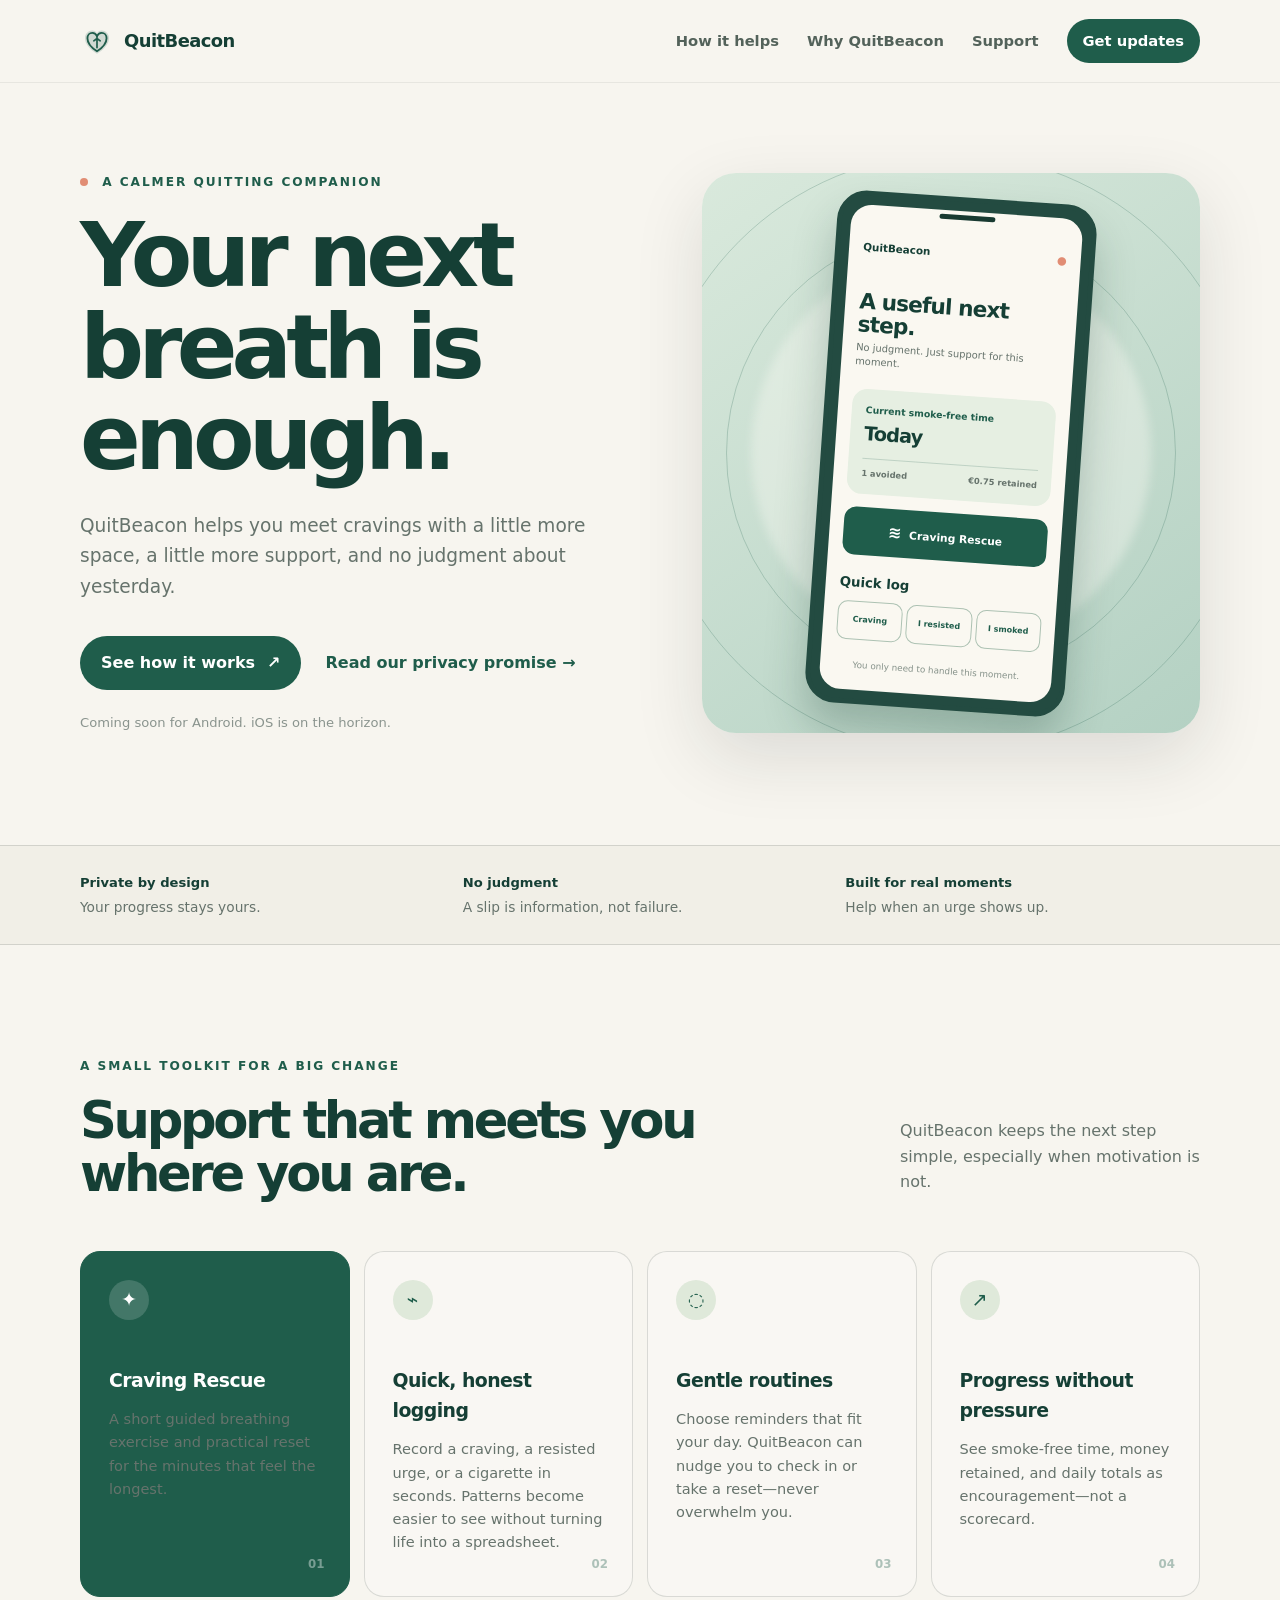
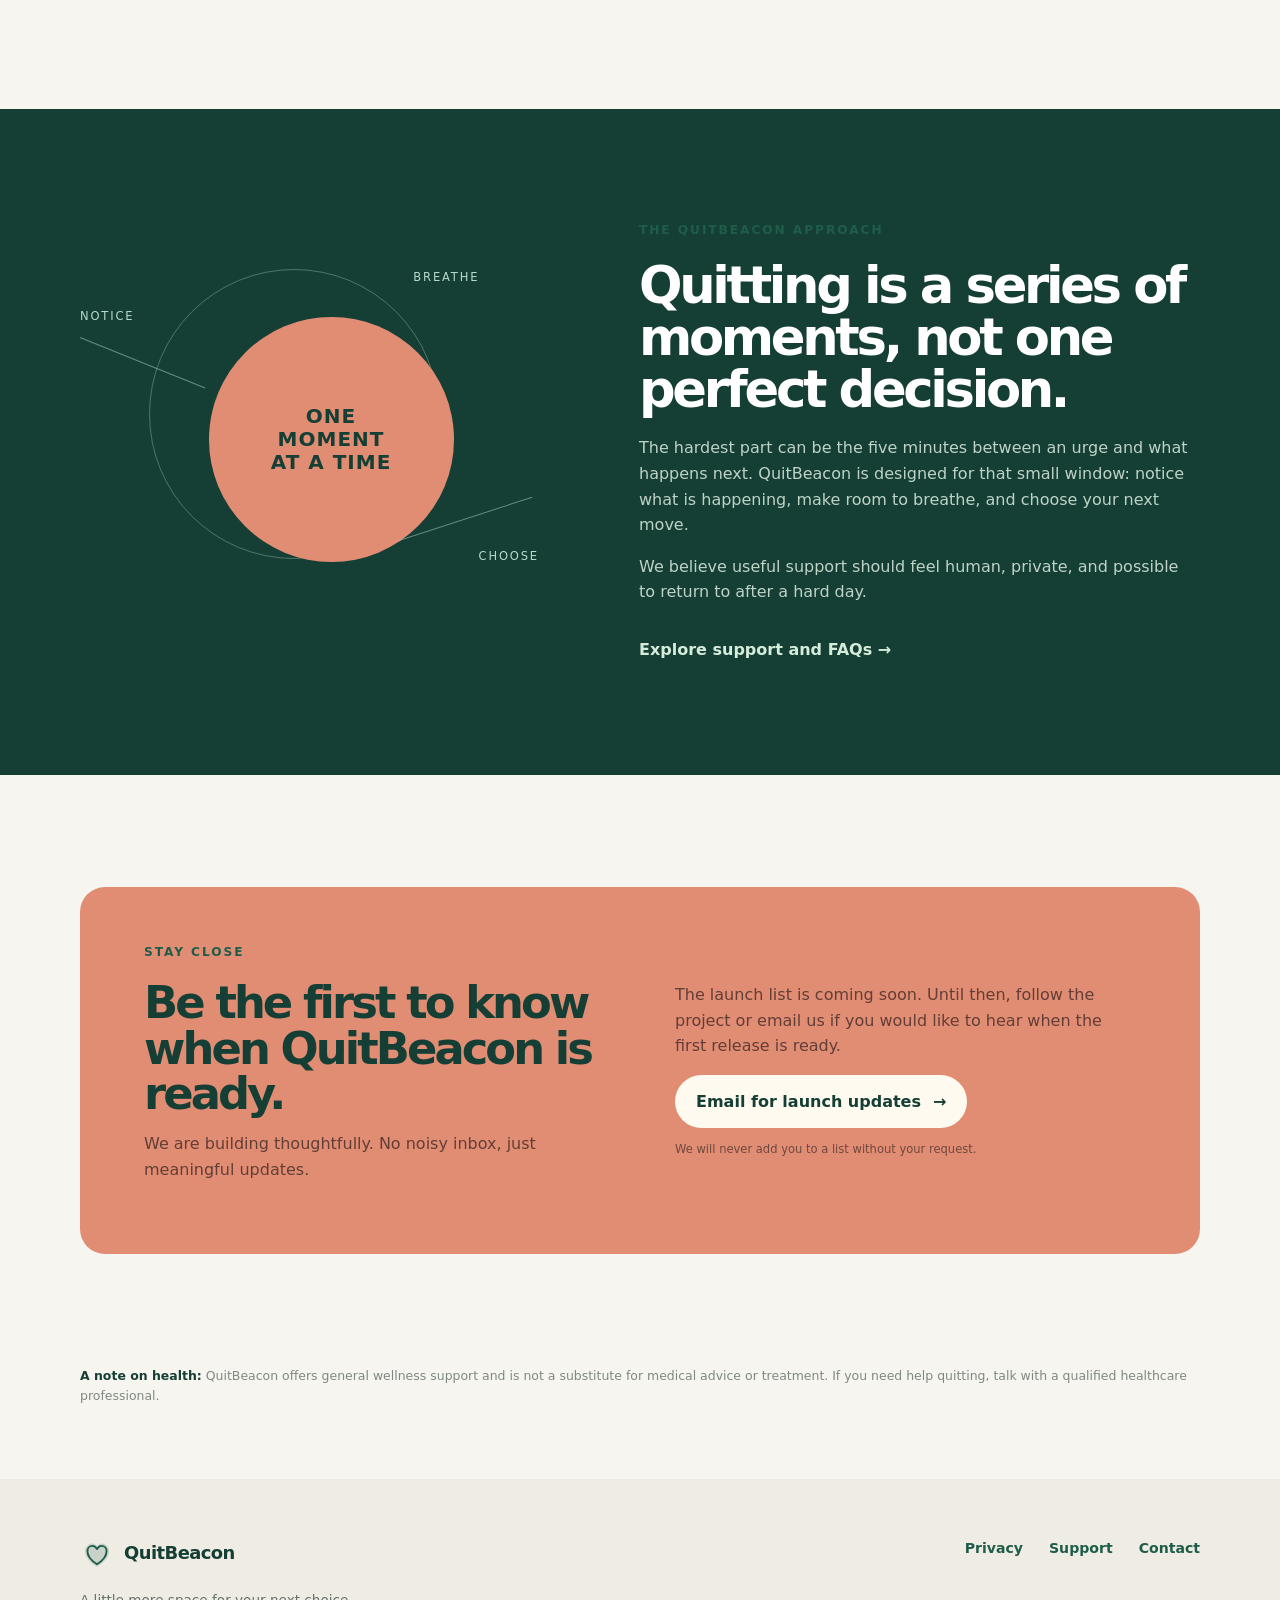
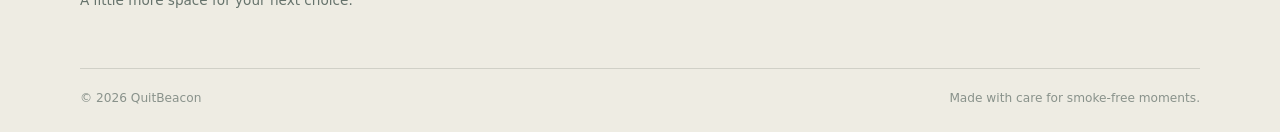
==== index.html @ 3af8a2eb "feat: create QuitBeacon public website" ====
<!doctype html>
<html lang="en">
  <head>
    <meta charset="utf-8" />
    <meta name="viewport" content="width=device-width, initial-scale=1" />
    <meta name="theme-color" content="#f7f5ef" />
    <meta
      name="description"
      content="QuitBeacon is a calm, practical companion for quitting smoking one next breath at a time."
    />
    <title>QuitBeacon — Your next breath is enough</title>
    <link rel="icon" href="/favicon.svg" type="image/svg+xml" />
    <link rel="stylesheet" href="/styles.css" />
    <script src="/script.js" defer></script>
  </head>
  <body>
    <a class="skip-link" href="#main-content">Skip to content</a>

    <header class="site-header">
      <div class="container header-inner">
        <a class="brand" href="/" aria-label="QuitBeacon home">
          <span class="brand-mark" aria-hidden="true">
            <svg viewBox="0 0 48 48" role="img">
              <path d="M24 42C13.3 35.3 7 28.1 7 19.7 7 13.6 11.8 9 17.3 9c3.4 0 5.4 1.6 6.7 4.1C25.3 10.6 27.3 9 30.7 9 36.2 9 41 13.6 41 19.7 41 28.1 34.7 35.3 24 42Z" fill="currentColor" opacity=".18" />
              <path d="M24 38.5C15 32.7 10.5 26.9 10.5 20.1c0-4.4 3.1-7.6 6.9-7.6 3 0 5.2 1.6 6.6 4.6 1.4-3 3.6-4.6 6.6-4.6 3.8 0 6.9 3.2 6.9 7.6 0 6.8-4.5 12.6-13.5 18.4Z" fill="none" stroke="currentColor" stroke-width="2.6" stroke-linecap="round" stroke-linejoin="round" />
              <path d="M24 17.2v16.1M19.5 23.8l4.5-3.4 4.5 3.4" fill="none" stroke="currentColor" stroke-width="2.4" stroke-linecap="round" stroke-linejoin="round" />
            </svg>
          </span>
          <span>QuitBeacon</span>
        </a>

        <button class="menu-toggle" type="button" aria-expanded="false" aria-controls="site-nav">
          <span class="sr-only">Open navigation</span>
          <span aria-hidden="true">☰</span>
        </button>

        <nav id="site-nav" class="site-nav" aria-label="Main navigation">
          <a href="#how-it-helps">How it helps</a>
          <a href="#why-quitbeacon">Why QuitBeacon</a>
          <a href="/support.html">Support</a>
          <a class="nav-button" href="#stay-close">Get updates</a>
        </nav>
      </div>
    </header>

    <main id="main-content">
      <section class="hero section container">
        <div class="hero-copy">
          <p class="eyebrow"><span class="eyebrow-dot"></span> A calmer quitting companion</p>
          <h1>Your next breath is enough.</h1>
          <p class="hero-lede">
            QuitBeacon helps you meet cravings with a little more space, a little more support,
            and no judgment about yesterday.
          </p>
          <div class="hero-actions">
            <a class="button button-primary" href="#how-it-helps">See how it works <span aria-hidden="true">↗</span></a>
            <a class="text-link" href="/privacy.html">Read our privacy promise <span aria-hidden="true">→</span></a>
          </div>
          <p class="quiet-note">Coming soon for Android. iOS is on the horizon.</p>
        </div>

        <div class="hero-card" aria-label="A preview of the QuitBeacon experience">
          <div class="card-glow"></div>
          <div class="phone-shell">
            <div class="phone-speaker"></div>
            <div class="phone-screen">
              <div class="phone-topline"><span>QuitBeacon</span><span class="tiny-status">●</span></div>
              <p class="phone-greeting">A useful next step.</p>
              <p class="phone-subtitle">No judgment. Just support for this moment.</p>
              <div class="phone-stat">
                <span>Current smoke-free time</span>
                <strong>Today</strong>
                <div class="stat-rule"></div>
                <div class="phone-stat-row"><span>1 avoided</span><span>€0.75 retained</span></div>
              </div>
              <div class="phone-rescue"><span aria-hidden="true">≋</span> Craving Rescue</div>
              <p class="phone-section-title">Quick log</p>
              <div class="phone-actions"><span>Craving</span><span>I resisted</span><span>I smoked</span></div>
              <p class="phone-footer-note">You only need to handle this moment.</p>
            </div>
          </div>
          <div class="hero-orbit orbit-one"></div>
          <div class="hero-orbit orbit-two"></div>
        </div>
      </section>

      <section class="trust-bar" aria-label="QuitBeacon principles">
        <div class="container trust-items">
          <span><strong>Private by design</strong> Your progress stays yours.</span>
          <span><strong>No judgment</strong> A slip is information, not failure.</span>
          <span><strong>Built for real moments</strong> Help when an urge shows up.</span>
        </div>
      </section>

      <section id="how-it-helps" class="section container">
        <div class="section-heading split-heading">
          <div>
            <p class="eyebrow">A small toolkit for a big change</p>
            <h2>Support that meets you where you are.</h2>
          </div>
          <p>QuitBeacon keeps the next step simple, especially when motivation is not.</p>
        </div>

        <div class="feature-grid">
          <article class="feature-card feature-card-dark">
            <div class="feature-icon">✦</div>
            <h3>Craving Rescue</h3>
            <p>A short guided breathing exercise and practical reset for the minutes that feel the longest.</p>
            <span class="feature-number">01</span>
          </article>
          <article class="feature-card">
            <div class="feature-icon">⌁</div>
            <h3>Quick, honest logging</h3>
            <p>Record a craving, a resisted urge, or a cigarette in seconds. Patterns become easier to see without turning life into a spreadsheet.</p>
            <span class="feature-number">02</span>
          </article>
          <article class="feature-card">
            <div class="feature-icon">◌</div>
            <h3>Gentle routines</h3>
            <p>Choose reminders that fit your day. QuitBeacon can nudge you to check in or take a reset—never overwhelm you.</p>
            <span class="feature-number">03</span>
          </article>
          <article class="feature-card">
            <div class="feature-icon">↗</div>
            <h3>Progress without pressure</h3>
            <p>See smoke-free time, money retained, and daily totals as encouragement—not a scorecard.</p>
            <span class="feature-number">04</span>
          </article>
        </div>
      </section>

      <section id="why-quitbeacon" class="story-section section">
        <div class="container story-grid">
          <div class="story-visual" aria-hidden="true">
            <div class="story-circle circle-back"></div>
            <div class="story-circle circle-front"><span>one<br />moment<br />at a time</span></div>
            <div class="story-line line-a"></div>
            <div class="story-line line-b"></div>
            <span class="story-label label-a">notice</span>
            <span class="story-label label-b">breathe</span>
            <span class="story-label label-c">choose</span>
          </div>
          <div class="story-copy">
            <p class="eyebrow">The QuitBeacon approach</p>
            <h2>Quitting is a series of moments, not one perfect decision.</h2>
            <p>
              The hardest part can be the five minutes between an urge and what happens next. QuitBeacon
              is designed for that small window: notice what is happening, make room to breathe, and choose
              your next move.
            </p>
            <p>
              We believe useful support should feel human, private, and possible to return to after a hard day.
            </p>
            <a class="text-link" href="/support.html">Explore support and FAQs <span aria-hidden="true">→</span></a>
          </div>
        </div>
      </section>

      <section id="stay-close" class="signup-section section container">
        <div class="signup-card">
          <div>
            <p class="eyebrow">Stay close</p>
            <h2>Be the first to know when QuitBeacon is ready.</h2>
            <p>We are building thoughtfully. No noisy inbox, just meaningful updates.</p>
          </div>
          <div class="signup-form">
            <p class="signup-status">The launch list is coming soon. Until then, follow the project or email us if you would like to hear when the first release is ready.</p>
            <a class="button button-light" href="mailto:support@quitbeacon.app?subject=QuitBeacon%20launch%20updates">Email for launch updates <span aria-hidden="true">→</span></a>
            <small>We will never add you to a list without your request.</small>
          </div>
        </div>
      </section>

      <section class="safety-note container">
        <p><strong>A note on health:</strong> QuitBeacon offers general wellness support and is not a substitute for medical advice or treatment. If you need help quitting, talk with a qualified healthcare professional.</p>
      </section>
    </main>

    <footer class="site-footer">
      <div class="container footer-grid">
        <div>
          <a class="brand brand-footer" href="/">
            <span class="brand-mark" aria-hidden="true"><svg viewBox="0 0 48 48"><path d="M24 42C13.3 35.3 7 28.1 7 19.7 7 13.6 11.8 9 17.3 9c3.4 0 5.4 1.6 6.7 4.1C25.3 10.6 27.3 9 30.7 9 36.2 9 41 13.6 41 19.7 41 28.1 34.7 35.3 24 42Z" fill="currentColor" opacity=".18" /><path d="M24 38.5C15 32.7 10.5 26.9 10.5 20.1c0-4.4 3.1-7.6 6.9-7.6 3 0 5.2 1.6 6.6 4.6 1.4-3 3.6-4.6 6.6-4.6 3.8 0 6.9 3.2 6.9 7.6 0 6.8-4.5 12.6-13.5 18.4Z" fill="none" stroke="currentColor" stroke-width="2.6" stroke-linecap="round" stroke-linejoin="round" /></svg></span>
            <span>QuitBeacon</span>
          </a>
          <p class="footer-tagline">A little more space for your next choice.</p>
        </div>
        <div class="footer-links">
          <a href="/privacy.html">Privacy</a>
          <a href="/support.html">Support</a>
          <a href="mailto:support@quitbeacon.app">Contact</a>
        </div>
      </div>
      <div class="container footer-bottom"><span>© <span id="current-year">2026</span> QuitBeacon</span><span>Made with care for smoke-free moments.</span></div>
    </footer>
  </body>
</html>
---- styles.css ----
:root {
  --ink: #182321;
  --muted: #66736c;
  --paper: #f7f5ef;
  --paper-deep: #eeece3;
  --sage: #dfe9da;
  --green: #1f5d4b;
  --green-dark: #153f35;
  --mint: #b8d7c9;
  --coral: #e18d74;
  --line: rgba(24, 35, 33, .14);
  --shadow: 0 24px 70px rgba(24, 35, 33, .12);
  color: var(--ink);
  background: var(--paper);
  font-family: Inter, ui-sans-serif, system-ui, -apple-system, BlinkMacSystemFont, "Segoe UI", sans-serif;
  font-synthesis: none;
}

* { box-sizing: border-box; }
html { scroll-behavior: smooth; }
body { margin: 0; min-width: 320px; background: var(--paper); line-height: 1.6; }
a { color: inherit; text-decoration: none; }
button, input { font: inherit; }
.container { width: min(1120px, calc(100% - 48px)); margin: 0 auto; }
.sr-only { position: absolute; width: 1px; height: 1px; padding: 0; margin: -1px; overflow: hidden; clip: rect(0, 0, 0, 0); white-space: nowrap; border: 0; }
.skip-link { position: fixed; left: 16px; top: -100px; z-index: 20; padding: 10px 14px; border-radius: 8px; background: var(--green-dark); color: white; }
.skip-link:focus { top: 16px; }

.site-header { position: relative; z-index: 10; border-bottom: 1px solid rgba(24, 35, 33, .07); }
.header-inner { min-height: 82px; display: flex; align-items: center; justify-content: space-between; gap: 28px; }
.brand { display: inline-flex; align-items: center; gap: 10px; color: var(--green-dark); font-size: 1.12rem; font-weight: 780; letter-spacing: -.03em; }
.brand-mark { width: 34px; height: 34px; display: inline-flex; color: var(--green); }
.brand-mark svg { width: 100%; height: 100%; }
.site-nav { display: flex; align-items: center; gap: 28px; color: #53625a; font-size: .92rem; font-weight: 620; }
.site-nav a { transition: color .2s ease; }
.site-nav a:hover, .site-nav a:focus-visible { color: var(--green); }
.nav-button { padding: 10px 16px; border-radius: 999px; background: var(--green); color: white !important; }
.menu-toggle { display: none; border: 0; background: none; color: var(--green-dark); font-size: 1.3rem; cursor: pointer; }

.section { padding: 112px 0; }
.hero { min-height: 700px; display: grid; grid-template-columns: minmax(0, 1.05fr) minmax(380px, .95fr); align-items: center; gap: 72px; padding-top: 90px; }
.eyebrow { margin: 0 0 18px; color: var(--green); font-size: .76rem; font-weight: 800; letter-spacing: .16em; text-transform: uppercase; }
.eyebrow-dot { width: 8px; height: 8px; margin-right: 8px; display: inline-block; border-radius: 50%; background: var(--coral); }
h1, h2, h3, p { margin-top: 0; }
h1, h2 { color: var(--green-dark); letter-spacing: -.065em; line-height: 1.02; }
h1 { max-width: 600px; margin-bottom: 26px; font-size: clamp(3.7rem, 7vw, 6.3rem); }
h2 { margin-bottom: 20px; font-size: clamp(2.4rem, 4vw, 4rem); }
h3 { margin-bottom: 12px; color: var(--green-dark); font-size: 1.18rem; letter-spacing: -.03em; }
.hero-lede { max-width: 520px; margin-bottom: 34px; color: var(--muted); font-size: 1.16rem; line-height: 1.65; }
.hero-actions { display: flex; align-items: center; flex-wrap: wrap; gap: 24px; }
.button { display: inline-flex; align-items: center; justify-content: center; gap: 12px; min-height: 50px; padding: 13px 20px; border: 1px solid transparent; border-radius: 999px; font-weight: 750; transition: transform .2s ease, box-shadow .2s ease, background .2s ease; cursor: pointer; }
.button:hover, .button:focus-visible { transform: translateY(-2px); box-shadow: 0 10px 24px rgba(24, 35, 33, .14); }
.button-primary { background: var(--green); color: white; }
.button-light { background: #fffaf0; color: var(--green-dark); }
.text-link { color: var(--green); font-weight: 760; }
.text-link:hover, .text-link:focus-visible { text-decoration: underline; text-underline-offset: 4px; }
.quiet-note { margin: 22px 0 0; color: #8a948e; font-size: .82rem; }

.hero-card { position: relative; min-height: 560px; display: grid; place-items: center; overflow: hidden; border-radius: 34px; background: linear-gradient(145deg, #d9e9dc, #b4d1c3); box-shadow: var(--shadow); }
.card-glow { position: absolute; width: 400px; height: 400px; border-radius: 50%; background: rgba(255, 253, 245, .34); filter: blur(5px); }
.phone-shell { position: relative; z-index: 2; width: min(260px, 66%); padding: 9px; border: 5px solid #234b41; border-radius: 30px; background: #234b41; box-shadow: 0 26px 40px rgba(22, 59, 48, .25); transform: rotate(4deg); }
.phone-speaker { position: absolute; top: 13px; left: 50%; z-index: 2; width: 56px; height: 5px; border-radius: 99px; background: #183a31; transform: translateX(-50%); }
.phone-screen { min-height: 470px; padding: 34px 14px 18px; overflow: hidden; border-radius: 21px; background: #faf8f1; }
.phone-topline { display: flex; justify-content: space-between; color: var(--green-dark); font-size: .65rem; font-weight: 800; }
.tiny-status { color: var(--coral); font-size: .7rem; }
.phone-greeting { margin: 34px 0 5px; color: var(--green-dark); font-size: 1.35rem; font-weight: 800; letter-spacing: -.04em; line-height: 1.05; }
.phone-subtitle { color: var(--muted); font-size: .62rem; line-height: 1.4; }
.phone-stat { margin-top: 20px; padding: 14px; border-radius: 15px; background: #e6efe2; color: var(--green); font-size: .58rem; font-weight: 700; }
.phone-stat strong { display: block; margin: 1px 0 8px; color: var(--green-dark); font-size: 1.2rem; letter-spacing: -.04em; }
.stat-rule { height: 1px; background: rgba(31, 93, 75, .2); }
.phone-stat-row { display: flex; justify-content: space-between; margin-top: 8px; color: var(--muted); font-size: .52rem; }
.phone-rescue { margin-top: 13px; padding: 11px; border-radius: 12px; background: var(--green); color: white; text-align: center; font-size: .67rem; font-weight: 800; }
.phone-rescue span { margin-right: 4px; font-size: 1rem; }
.phone-section-title { margin: 17px 0 8px; color: var(--green-dark); font-size: .83rem; font-weight: 800; }
.phone-actions { display: grid; grid-template-columns: repeat(3, 1fr); gap: 4px; }
.phone-actions span { padding: 12px 2px; border: 1px solid #adc2b3; border-radius: 10px; color: var(--green); text-align: center; font-size: .5rem; font-weight: 700; }
.phone-footer-note { margin: 18px 0 0; color: #86928a; text-align: center; font-size: .55rem; }
.hero-orbit { position: absolute; border: 1px solid rgba(31, 93, 75, .22); border-radius: 50%; }
.orbit-one { width: 450px; height: 450px; }
.orbit-two { width: 600px; height: 600px; }

.trust-bar { border-top: 1px solid var(--line); border-bottom: 1px solid var(--line); background: #f1efe7; }
.trust-items { display: grid; grid-template-columns: repeat(3, 1fr); gap: 28px; padding: 26px 0; color: var(--muted); font-size: .86rem; }
.trust-items span { display: flex; flex-direction: column; gap: 3px; }
.trust-items strong { color: var(--green-dark); font-size: .82rem; }
.split-heading { display: flex; align-items: end; justify-content: space-between; gap: 40px; margin-bottom: 52px; }
.split-heading h2 { max-width: 620px; margin-bottom: 0; }
.split-heading > p { max-width: 300px; margin-bottom: 4px; color: var(--muted); }
.feature-grid { display: grid; grid-template-columns: repeat(4, 1fr); gap: 14px; }
.feature-card { position: relative; min-height: 325px; padding: 28px; overflow: hidden; border: 1px solid var(--line); border-radius: 20px; background: rgba(255,255,255,.25); }
.feature-card-dark { border-color: var(--green); background: var(--green); color: #e4f1e5; }
.feature-card-dark h3 { color: white; }
.feature-card-dark p { color: #c7ddd0; }
.feature-icon { width: 40px; height: 40px; margin-bottom: 45px; display: grid; place-items: center; border-radius: 50%; background: var(--sage); color: var(--green); font-size: 1.2rem; }
.feature-card-dark .feature-icon { background: rgba(255,255,255,.16); color: white; }
.feature-card p { color: var(--muted); font-size: .91rem; }
.feature-number { position: absolute; right: 24px; bottom: 22px; color: rgba(31, 93, 75, .35); font-size: .74rem; font-weight: 800; }
.feature-card-dark .feature-number { color: rgba(255,255,255,.4); }

.story-section { background: var(--green-dark); color: #d5e6da; }
.story-grid { display: grid; grid-template-columns: .9fr 1.1fr; align-items: center; gap: 100px; }
.story-copy h2 { color: white; }
.story-copy p:not(.eyebrow) { max-width: 560px; color: #bfd2c6; }
.story-copy .text-link { display: inline-block; margin-top: 16px; color: #d6ecda; }
.story-visual { position: relative; min-height: 410px; }
.story-circle { position: absolute; display: grid; place-items: center; border-radius: 50%; }
.circle-back { top: 32px; left: 15%; width: 290px; height: 290px; border: 1px solid rgba(184, 215, 201, .35); }
.circle-front { top: 80px; left: 28%; width: 245px; height: 245px; background: var(--coral); color: var(--green-dark); text-align: center; text-transform: uppercase; font-size: 1.25rem; font-weight: 850; letter-spacing: .05em; line-height: 1.15; }
.story-line { position: absolute; border-top: 1px solid rgba(184, 215, 201, .5); transform-origin: left; }
.line-a { top: 100px; left: 0; width: 135px; transform: rotate(22deg); }
.line-b { right: 0; bottom: 106px; width: 140px; transform: rotate(-18deg); }
.story-label { position: absolute; color: #b8d7c9; font-size: .72rem; letter-spacing: .16em; text-transform: uppercase; }
.label-a { top: 70px; left: 0; }.label-b { top: 31px; right: 13%; }.label-c { right: 0; bottom: 82px; }

.signup-card { display: grid; grid-template-columns: 1fr 1fr; gap: 70px; align-items: center; padding: 56px 64px; border-radius: 25px; background: var(--coral); }
.signup-card h2 { margin-bottom: 14px; font-size: clamp(2rem, 3.5vw, 3.25rem); }
.signup-card p:not(.eyebrow) { max-width: 430px; color: #633e36; }
.signup-status { color: #633e36 !important; }
.signup-form label { display: block; margin-bottom: 8px; color: #633e36; font-size: .8rem; font-weight: 800; }
.form-row { display: flex; gap: 8px; }
.form-row input { min-width: 0; flex: 1; padding: 14px 16px; border: 1px solid rgba(99, 62, 54, .28); border-radius: 999px; outline: none; background: rgba(255,255,255,.55); color: var(--ink); }
.form-row input:focus { border-color: var(--green-dark); box-shadow: 0 0 0 3px rgba(31, 93, 75, .2); }
.signup-form small { display: block; margin-top: 12px; color: #70483e; font-size: .72rem; }
.safety-note { padding: 0 0 60px; color: #7e8981; font-size: .78rem; }
.safety-note strong { color: var(--green-dark); }

.site-footer { padding: 58px 0 24px; background: var(--paper-deep); }
.footer-grid { display: flex; justify-content: space-between; gap: 40px; padding-bottom: 56px; }
.brand-footer { color: var(--green-dark); }
.footer-tagline { margin: 12px 0 0; color: var(--muted); font-size: .85rem; }
.footer-links { display: flex; align-items: start; gap: 26px; color: var(--green); font-size: .88rem; font-weight: 700; }
.footer-links a:hover, .footer-bottom a:hover { text-decoration: underline; text-underline-offset: 3px; }
.footer-bottom { display: flex; justify-content: space-between; gap: 20px; padding-top: 20px; border-top: 1px solid var(--line); color: #89928b; font-size: .76rem; }
.compact-footer { margin-top: 120px; padding-top: 24px; }

.legal-page, .support-page { padding-top: 100px; padding-bottom: 40px; }
.legal-page > h1, .support-page h1 { max-width: 700px; margin-bottom: 16px; font-size: clamp(3rem, 6vw, 5.2rem); }
.legal-intro { color: var(--muted); }
.legal-content { max-width: 720px; margin-top: 70px; }
.legal-content h2 { margin-top: 42px; margin-bottom: 12px; font-size: 1.5rem; letter-spacing: -.04em; }
.legal-content p, .legal-content li { color: #53625a; }
.legal-content ul { padding-left: 22px; }
.legal-content a { color: var(--green); text-decoration: underline; text-underline-offset: 3px; }
.support-intro { max-width: 700px; padding-bottom: 90px; }.support-intro > p:not(.eyebrow) { max-width: 580px; margin-bottom: 28px; color: var(--muted); font-size: 1.1rem; }
.faq-section { max-width: 780px; }.faq-list { margin-top: 24px; border-top: 1px solid var(--line); }.faq-list details { padding: 22px 0; border-bottom: 1px solid var(--line); }.faq-list summary { color: var(--green-dark); cursor: pointer; font-weight: 800; }.faq-list p { max-width: 650px; margin: 14px 0 0; color: var(--muted); }
.support-callout { max-width: 780px; margin-top: 80px; padding: 34px; border-radius: 20px; background: var(--sage); }.support-callout h2 { margin-bottom: 10px; font-size: 2rem; }.support-callout p { color: var(--muted); }
.not-found { min-height: 70vh; display: grid; place-content: center; align-items: center; }.not-found h1 { font-size: clamp(3rem, 7vw, 6rem); }.not-found p { color: var(--muted); }

@media (max-width: 900px) {
  .hero { grid-template-columns: 1fr; gap: 42px; padding-top: 70px; }.hero-copy { max-width: 680px; }.hero-card { min-height: 520px; }.feature-grid { grid-template-columns: repeat(2, 1fr); }.story-grid { grid-template-columns: 1fr; gap: 40px; }.story-visual { min-height: 350px; max-width: 560px; width: 100%; }.signup-card { gap: 35px; padding: 45px; }
}
@media (max-width: 650px) {
  .container { width: min(100% - 32px, 1120px); }.header-inner { min-height: 70px; }.menu-toggle { display: block; }.site-nav { position: absolute; top: 70px; left: 16px; right: 16px; display: none; flex-direction: column; align-items: stretch; gap: 0; padding: 12px; border: 1px solid var(--line); border-radius: 16px; background: var(--paper); box-shadow: var(--shadow); }.site-nav.is-open { display: flex; }.site-nav a { padding: 12px; }.nav-button { text-align: center; }.section { padding: 78px 0; } h1 { font-size: clamp(3.2rem, 16vw, 5rem); }.hero { min-height: auto; padding-top: 60px; }.hero-card { min-height: 470px; }.phone-shell { width: 220px; }.phone-screen { min-height: 420px; }.trust-items { grid-template-columns: 1fr; gap: 16px; padding: 22px 0; }.split-heading { display: block; margin-bottom: 34px; }.split-heading > p { margin-top: 20px; }.feature-grid { grid-template-columns: 1fr; }.feature-card { min-height: 270px; }.feature-icon { margin-bottom: 30px; }.story-visual { min-height: 300px; transform: scale(.86); transform-origin: left center; }.circle-back { left: 4%; }.circle-front { left: 19%; }.signup-card { grid-template-columns: 1fr; padding: 32px 24px; }.form-row { display: block; }.form-row input { width: 100%; margin-bottom: 9px; }.form-row .button { width: 100%; }.footer-grid, .footer-bottom { display: block; }.footer-links { margin-top: 30px; }.footer-bottom span + span { display: block; margin-top: 8px; }.legal-page, .support-page { padding-top: 70px; }.legal-content { margin-top: 48px; }.compact-footer { margin-top: 70px; }
}
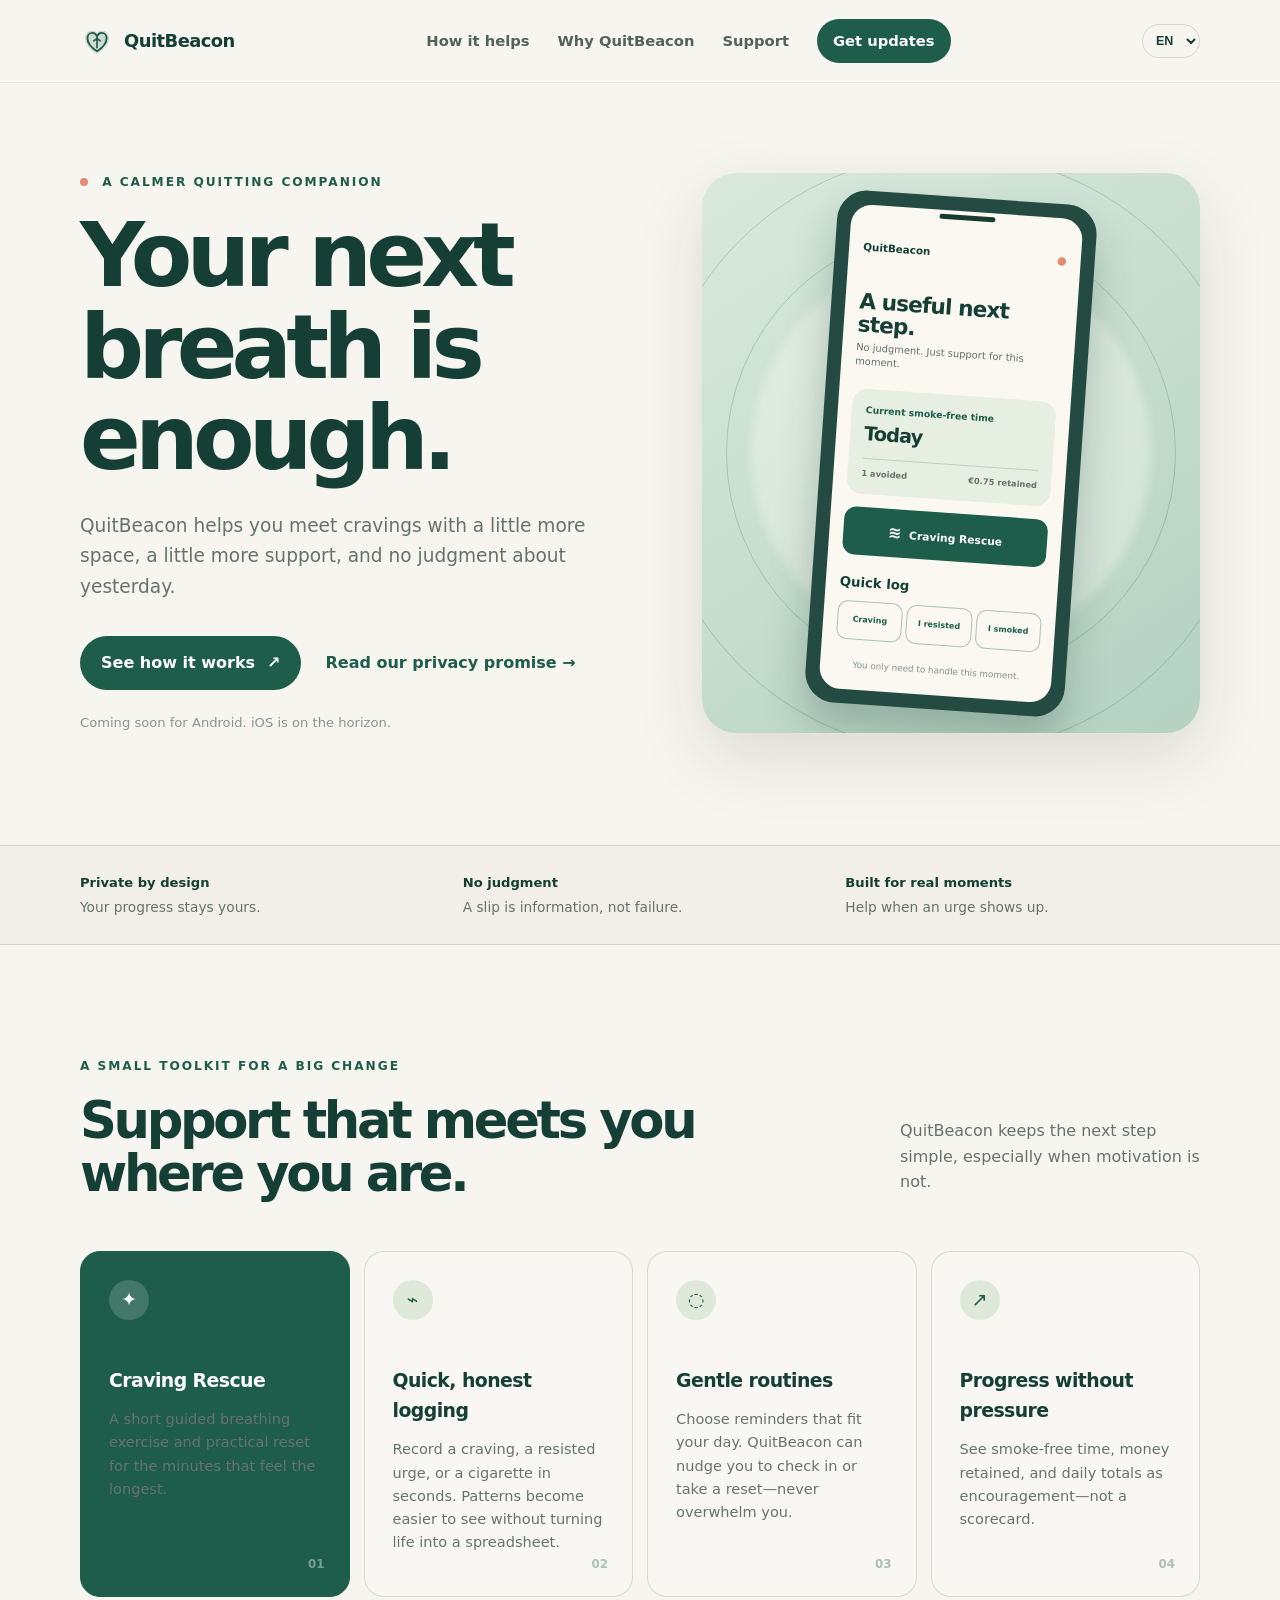
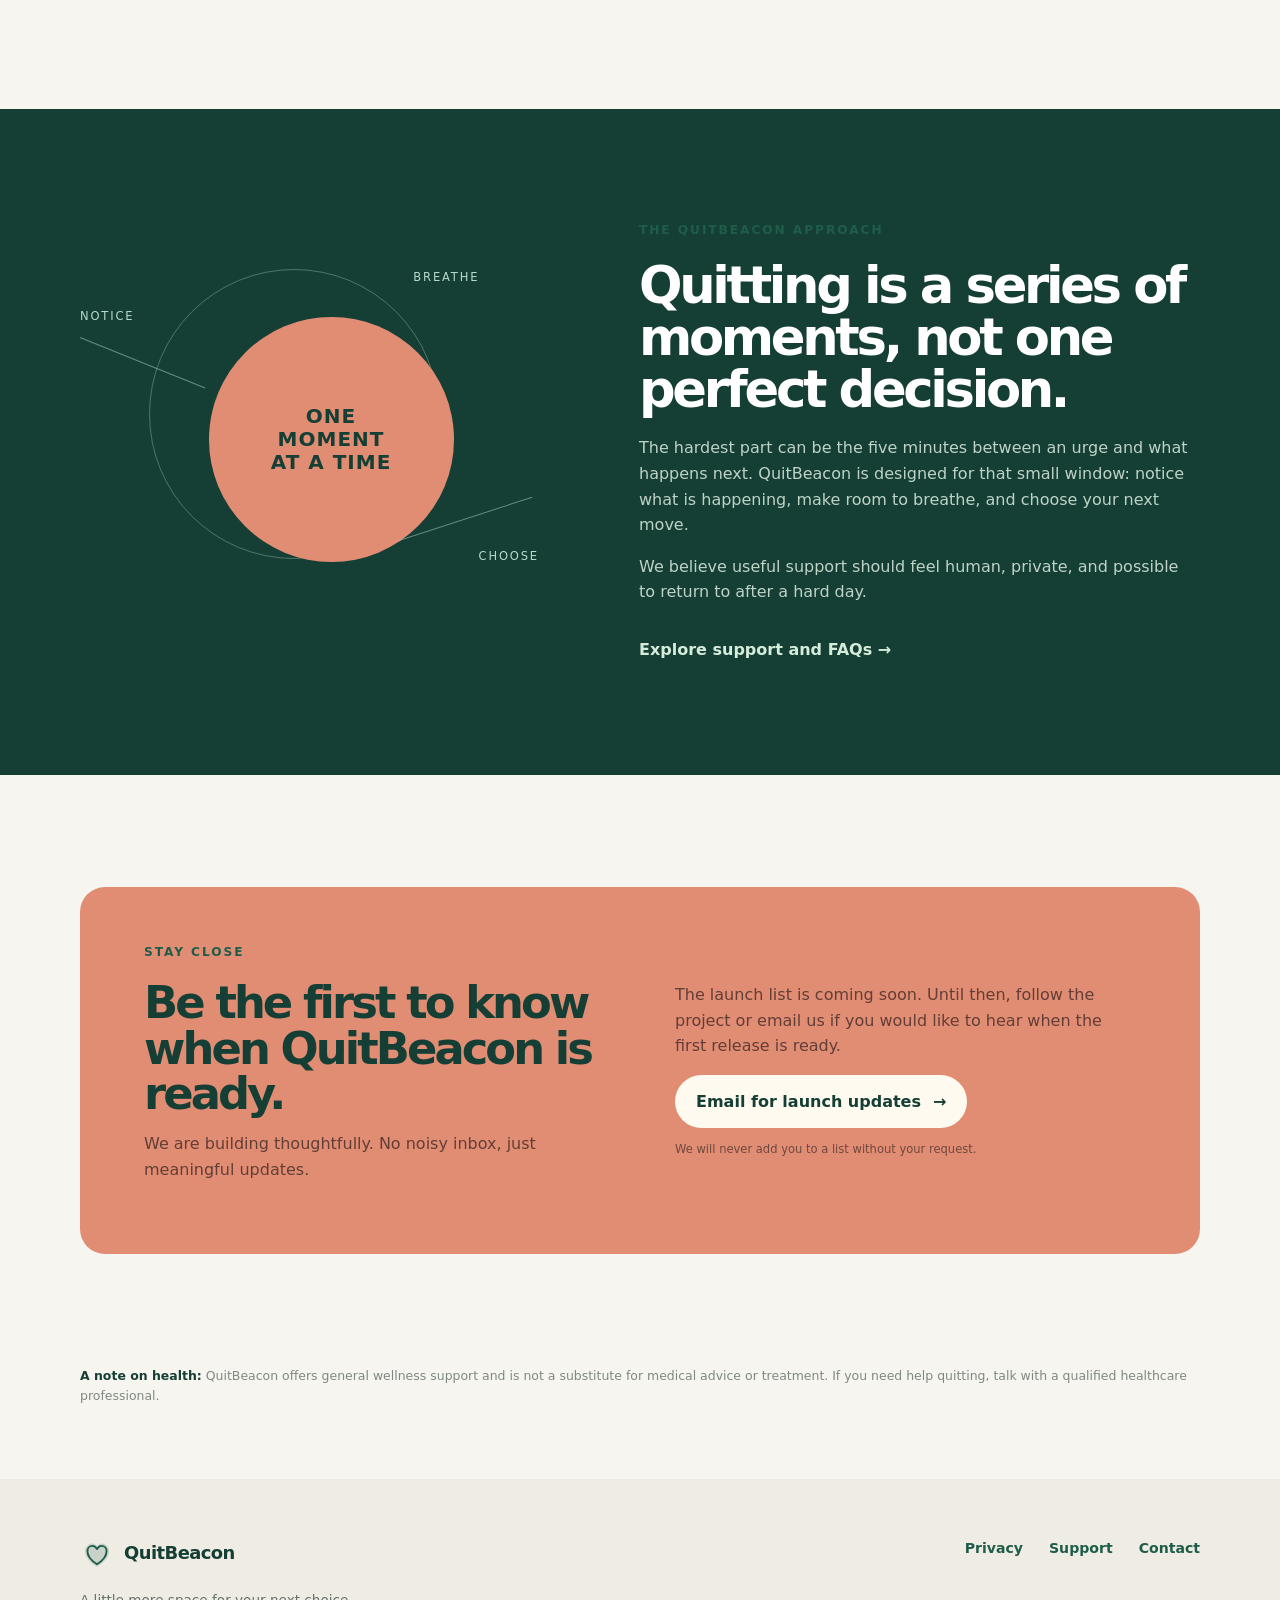
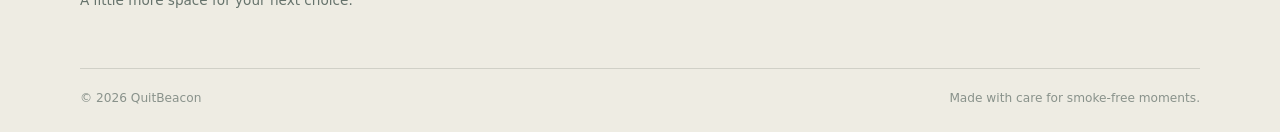
==== commit f9061d15: "feat: add multilingual website support" ====
--- a/index.html
+++ b/index.html
@@ -40,6 +40,14 @@
           <a href="/support.html">Support</a>
           <a class="nav-button" href="#stay-close">Get updates</a>
         </nav>
+        <label class="language-picker">
+          <span class="sr-only">Language</span>
+          <select id="language-select" aria-label="Language">
+            <option value="en">EN</option>
+            <option value="es">ES</option>
+            <option value="de">DE</option>
+          </select>
+        </label>
       </div>
     </header>
 
--- a/styles.css
+++ b/styles.css
@@ -35,6 +35,9 @@
 .site-nav a { transition: color .2s ease; }
 .site-nav a:hover, .site-nav a:focus-visible { color: var(--green); }
 .nav-button { padding: 10px 16px; border-radius: 999px; background: var(--green); color: white !important; }
+.language-picker { display: inline-flex; align-items: center; }
+.language-picker select { padding: 8px 9px; border: 1px solid var(--line); border-radius: 999px; background: transparent; color: var(--green-dark); font-size: .78rem; font-weight: 800; cursor: pointer; }
+.language-picker select:focus-visible { outline: 3px solid rgba(31, 93, 75, .2); outline-offset: 2px; }
 .menu-toggle { display: none; border: 0; background: none; color: var(--green-dark); font-size: 1.3rem; cursor: pointer; }
 
 .section { padding: 112px 0; }
@@ -150,5 +153,5 @@
   .hero { grid-template-columns: 1fr; gap: 42px; padding-top: 70px; }.hero-copy { max-width: 680px; }.hero-card { min-height: 520px; }.feature-grid { grid-template-columns: repeat(2, 1fr); }.story-grid { grid-template-columns: 1fr; gap: 40px; }.story-visual { min-height: 350px; max-width: 560px; width: 100%; }.signup-card { gap: 35px; padding: 45px; }
 }
 @media (max-width: 650px) {
-  .container { width: min(100% - 32px, 1120px); }.header-inner { min-height: 70px; }.menu-toggle { display: block; }.site-nav { position: absolute; top: 70px; left: 16px; right: 16px; display: none; flex-direction: column; align-items: stretch; gap: 0; padding: 12px; border: 1px solid var(--line); border-radius: 16px; background: var(--paper); box-shadow: var(--shadow); }.site-nav.is-open { display: flex; }.site-nav a { padding: 12px; }.nav-button { text-align: center; }.section { padding: 78px 0; } h1 { font-size: clamp(3.2rem, 16vw, 5rem); }.hero { min-height: auto; padding-top: 60px; }.hero-card { min-height: 470px; }.phone-shell { width: 220px; }.phone-screen { min-height: 420px; }.trust-items { grid-template-columns: 1fr; gap: 16px; padding: 22px 0; }.split-heading { display: block; margin-bottom: 34px; }.split-heading > p { margin-top: 20px; }.feature-grid { grid-template-columns: 1fr; }.feature-card { min-height: 270px; }.feature-icon { margin-bottom: 30px; }.story-visual { min-height: 300px; transform: scale(.86); transform-origin: left center; }.circle-back { left: 4%; }.circle-front { left: 19%; }.signup-card { grid-template-columns: 1fr; padding: 32px 24px; }.form-row { display: block; }.form-row input { width: 100%; margin-bottom: 9px; }.form-row .button { width: 100%; }.footer-grid, .footer-bottom { display: block; }.footer-links { margin-top: 30px; }.footer-bottom span + span { display: block; margin-top: 8px; }.legal-page, .support-page { padding-top: 70px; }.legal-content { margin-top: 48px; }.compact-footer { margin-top: 70px; }
+  .container { width: min(100% - 32px, 1120px); }.header-inner { min-height: 70px; }.menu-toggle { display: block; }.language-picker { margin-left: auto; margin-right: 8px; }.site-nav { position: absolute; top: 70px; left: 16px; right: 16px; display: none; flex-direction: column; align-items: stretch; gap: 0; padding: 12px; border: 1px solid var(--line); border-radius: 16px; background: var(--paper); box-shadow: var(--shadow); }.site-nav.is-open { display: flex; }.site-nav a { padding: 12px; }.nav-button { text-align: center; }.section { padding: 78px 0; } h1 { font-size: clamp(3.2rem, 16vw, 5rem); }.hero { min-height: auto; padding-top: 60px; }.hero-card { min-height: 470px; }.phone-shell { width: 220px; }.phone-screen { min-height: 420px; }.trust-items { grid-template-columns: 1fr; gap: 16px; padding: 22px 0; }.split-heading { display: block; margin-bottom: 34px; }.split-heading > p { margin-top: 20px; }.feature-grid { grid-template-columns: 1fr; }.feature-card { min-height: 270px; }.feature-icon { margin-bottom: 30px; }.story-visual { min-height: 300px; transform: scale(.86); transform-origin: left center; }.circle-back { left: 4%; }.circle-front { left: 19%; }.signup-card { grid-template-columns: 1fr; padding: 32px 24px; }.form-row { display: block; }.form-row input { width: 100%; margin-bottom: 9px; }.form-row .button { width: 100%; }.footer-grid, .footer-bottom { display: block; }.footer-links { margin-top: 30px; }.footer-bottom span + span { display: block; margin-top: 8px; }.legal-page, .support-page { padding-top: 70px; }.legal-content { margin-top: 48px; }.compact-footer { margin-top: 70px; }
 }
